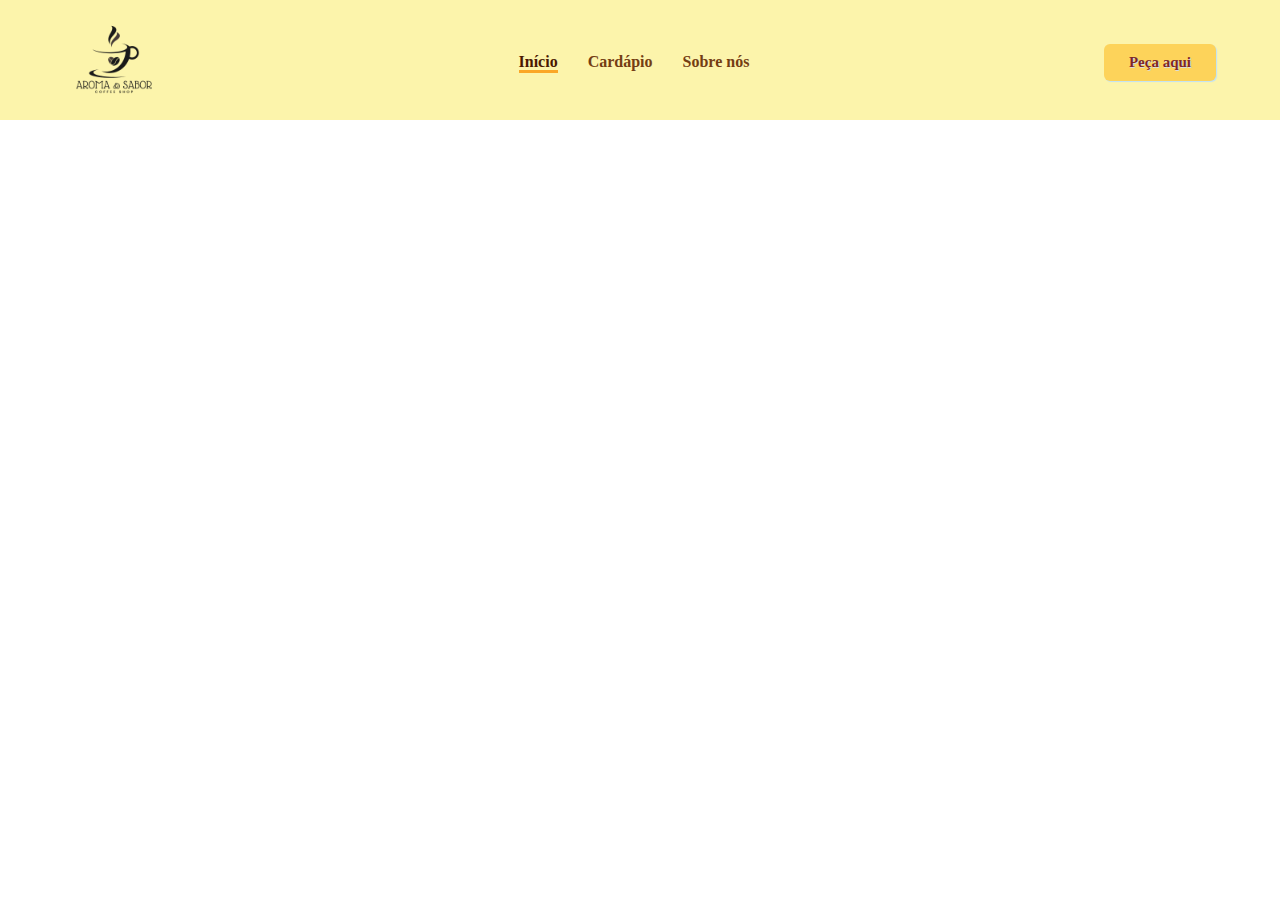
==== AromaESabor/src/html/login.html @ 2013eaaa "cadastro" ====
<!DOCTYPE html>
<html lang="pt-br">
<head>
<meta charset="UTF-8">
<meta name="viewport" content="width=device-width, initial-scale=1.0">
<link rel="stylesheet" href="../css/index.css">
<title>Login</title>
</head>
<body>
	<header>
		<iframe src="./menu.html" width="100%" height="150px"
			style="border: none;"></iframe>
	</header>

	<main>
		
	</main>
</body>
</html>
---- AromaESabor/src/css/index.css ----
*{
	padding:0;
	margin:0;
}

@media (max-width: 768px){
	object{
		height: 320px;
	}
}

#home{
    display: flex;
    min-height: calc(100vh - 91px);    
    position: relative;
}

#cta{
    width: 50%;
    display: flex;
    flex-direction: column;
    gap: 28px;
    margin-top: 5%;
}

#cta .title{
    font-size: 4rem;
    color: #521300;
}

#cta .title span{
    color: #fca61d;
}

#cta .description{
    font-size: 1.2rem;
}

#cta_buttons{
    display: flex;
    gap: 24px;
}

#cta_buttons a{
    text-decoration: none;
    color: #521300;
}

#phone_button{
    display: flex;
    gap: 8px;
    align-items: center;
    background-color: #ffffff;
    padding: 8px 14px;
    font-weight: 500;
    box-shadow: 0px 0px 12px 4px rgba(0, 0, 0, 0.1);
    border-radius: 12px;
}

#phone_button button{
    box-shadow: none;
}


#banner{
    display:flex;
    align-items: start;
    justify-content: end;
    width: 70%;
    z-index: 2;
}

#banner img{
    height: 60%;
    width: fit-content;

}

.shape {
    background-color: #fee996;
    width: 50%;
    height: 60%;
    position: absolute;
    border-radius: 40% 30% 0% 20%;
    top: 0;
    right: 0;
    z-index: 1;
}

@import url('https://fonts.googleapis.com/css2?family=Playfair+Display:ital,wght@0,400..900;1,400..900&family=Poppins:ital,wght@0,100;0,200;0,300;0,400;0,500;0,600;0,700;0,800;0,900;1,100;1,200;1,300;1,400;1,500;1,600;1,700;1,800;1,900&display=swap');

*{
    font-family: "Playfair Display", serif;
    margin: 0;
    padding: 0;
    box-sizing: border-box;
}

body{
    background-color: #ffffff;
}

section{
    padding: 28px 8%;
}

.btn-default {
    border: none;
    display: flex;
    align-items: center;
    justify-content: center;
    background-color: #fdd35a;
    border-radius: 12px;
    padding: 10px 14px;
    font-weight: 600;
    box-shadow: 0px 0px 10px 2px rgba(0, 0, 0, 0.1);
    cursor: pointer;
    transition: background-color .3s ease;
}

.btn-default:hover{
    background-color: #fdbd3e;
}

#mobile_btn{
    display: none;
}

#mobile_menu{
    display: none;
}

@media screen and (max-width:1170px){
    #nav_list,
    #navbar .btn-default{
        display: none;
    }
    #mobile_btn{
        display: block;
        border: none;
        background-color: transparent;
        font-size: 1.5rem;
        cursor: pointer;
    }
}

.social-media-buttons{
    display: flex;
    gap: 18px;
}

.social-media-buttons a{
    display: flex;
    align-items: center;
    justify-content: center;
    width: 45px;
    height: 40px;
    background-color: #ffffff;
    font-size: 1.25rem;
    border-radius: 10px;
    text-decoration: none;
    color: #521300;
    box-shadow: 0px 0px 12px 4px rgba(0, 0, 0, 0.1);
    transition: box-shadow .3s ease;
}

.social-media-buttons a:hover{
    box-shadow: 0px 0px 12px 10px rgba(0, 0, 0, 0.1);
}

.section-title{
    color: #fba726;
    font-size: 1.563rem;
}

.section-subtitle{
    font-size: 2.1875rem;
}
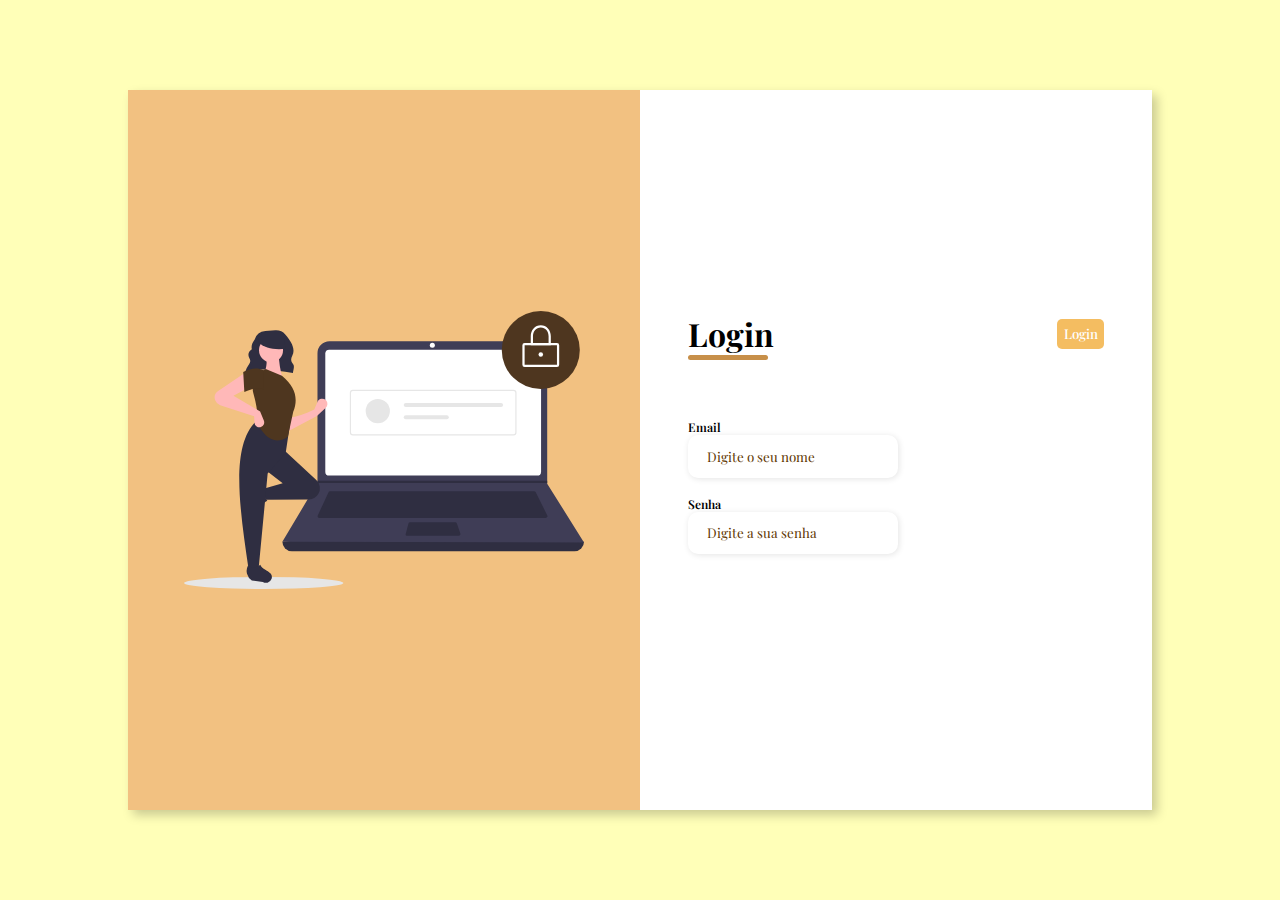
==== commit 27604201: "alterações" ====
--- a/AromaESabor/src/html/login.html
+++ b/AromaESabor/src/html/login.html
@@ -1,19 +1,40 @@
 <!DOCTYPE html>
 <html lang="pt-br">
 <head>
-<meta charset="UTF-8">
-<meta name="viewport" content="width=device-width, initial-scale=1.0">
-<link rel="stylesheet" href="../css/index.css">
-<title>Login</title>
+    <meta charset="UTF-8">
+    <meta name="viewport" content="width=device-width, initial-scale=1.0">
+    <link rel="stylesheet" href="../css/login.css">
+    <script defer src="../js/login.js"></script>
+    <title>Login</title>
 </head>
 <body>
-	<header>
-		<iframe src="./menu.html" width="100%" height="150px"
-			style="border: none;"></iframe>
-	</header>
+    <div class="container">
+    <div class="form-image">
+        <img src="../img/undraw_secure-login_m11a (1).svg" alt="">
+    </div>
+    <div class="form">
+        <form id ="loginForm">
+            <div class="form-header">
+                <div class="title">
+                    <h1>Login</h1>
+                </div>
+                <div class="cad-button">
+                    <button><a href="#">Login</a></button>
+                </div>
+            </div>
 
-	<main>
-		
-	</main>
+            <div class="input-group">
+                <div class="input-box">
+                    <label for="name-produto">Email</label>
+                    <input id="email" type="email" name="email" placeholder="Digite o seu nome" required>
+                </div>
+
+                <div class="input-box">
+                    <label for="preco">Senha</label>
+                    <input type="password" id="password" name="password" placeholder="Digite a sua senha" required>                    
+                </div>
+            </div>
+        </form> 
+</div>
 </body>
 </html>--- a/AromaESabor/src/css/login.css
+++ b/AromaESabor/src/css/login.css
@@ -0,0 +1,144 @@
+@import url('https://fonts.googleapis.com/css2?family=Playfair+Display:ital,wght@0,400..900;1,400..900&family=Poppins:ital,wght@0,100;0,200;0,300;0,400;0,500;0,600;0,700;0,800;0,900;1,100;1,200;1,300;1,400;1,500;1,600;1,700;1,800;1,900&display=swap');
+
+*{
+    padding: 0;
+    margin: 0;
+    box-sizing: border-box;
+    font-family: "Playfair Display", serif;
+}
+
+body{
+    width: 100%;
+    height: 100vh;
+    display: flex;
+    justify-content: center;
+    align-items: center;
+    background: #ffffb8;
+}
+
+.container{
+    width: 80%;
+    height: 80vh;
+    display: flex;
+    box-shadow: 5px 5px 10px rgba(0, 0, 0, .212);
+}
+
+.form-image{
+    width: 50%;
+    display: flex;
+    justify-content: center;
+    align-items: center;
+    background-color: #f2c181;
+}
+
+.form-image img{
+    width: 25rem;
+}
+
+.form{
+    width: 50%;
+    display: flex;
+    justify-content: center;
+    align-items: center;
+    flex-direction: column;
+    background-color: #fff;
+    padding: 3rem;
+}
+
+.form-header{
+    margin-bottom: 3rem;
+    display: flex;
+    justify-content: space-between;
+}
+
+.cad-button{
+    display: flex;
+    align-items: center;
+}
+
+.cad-button button{
+    border: none;
+    background-color: #f4bd61;
+    padding: 0.4rem;
+    border-radius: 5px;
+    cursor: pointer;
+}
+
+.cad-button button:hover{
+    background-color: #f0ab50;
+}
+
+.cad-button button a{
+    text-decoration: none;
+    font-weight: 500;
+    color: #fff;
+}
+
+.form-header h1::after{
+    content: '';
+    display: block;
+    width: 5rem;
+    height: 0.3rem;
+    background-color: #c78f49;
+    margin: 0 auto;
+    position: absolute;
+    border-radius: 10px;
+}
+
+.input-group{
+    display: flex;
+    flex-wrap: wrap;
+    justify-content: space-between;
+    padding: 1rem 0;
+}
+
+.input-box{
+    display: flex;
+    flex-direction: column;
+    margin-bottom: 1.1rem;
+}
+
+.input-box input{
+    margin: 0.6 rem 0;
+    padding: 0.8rem 1.2rem;
+    border: none;
+    border-radius: 10px;
+    box-shadow: 1px 1px 6px #0000001c;
+}
+
+.input-box input:focus-visible{
+    outline: 1px solid #f0ab50;
+}
+
+.input-box label,
+.categoria h6{
+    font-size: 0.75rem;
+    font-weight: 600;
+    color: black;
+}
+
+.input-box input::placeholder{
+    color: #603600;
+}
+
+.categoria-group{
+    display: flex;
+    justify-content: space-between;
+    margin-top: 0.62rem;
+    padding:0 0.5rem;
+}
+
+.categoria-input{
+    display: flex;
+    align-items:center;
+}
+
+.categoria-input input{
+    margin-right:0.35rem;
+}
+
+.categoria-input label{
+    font-size: 0.81rem;
+    font-weight: 600;
+    color: black;
+}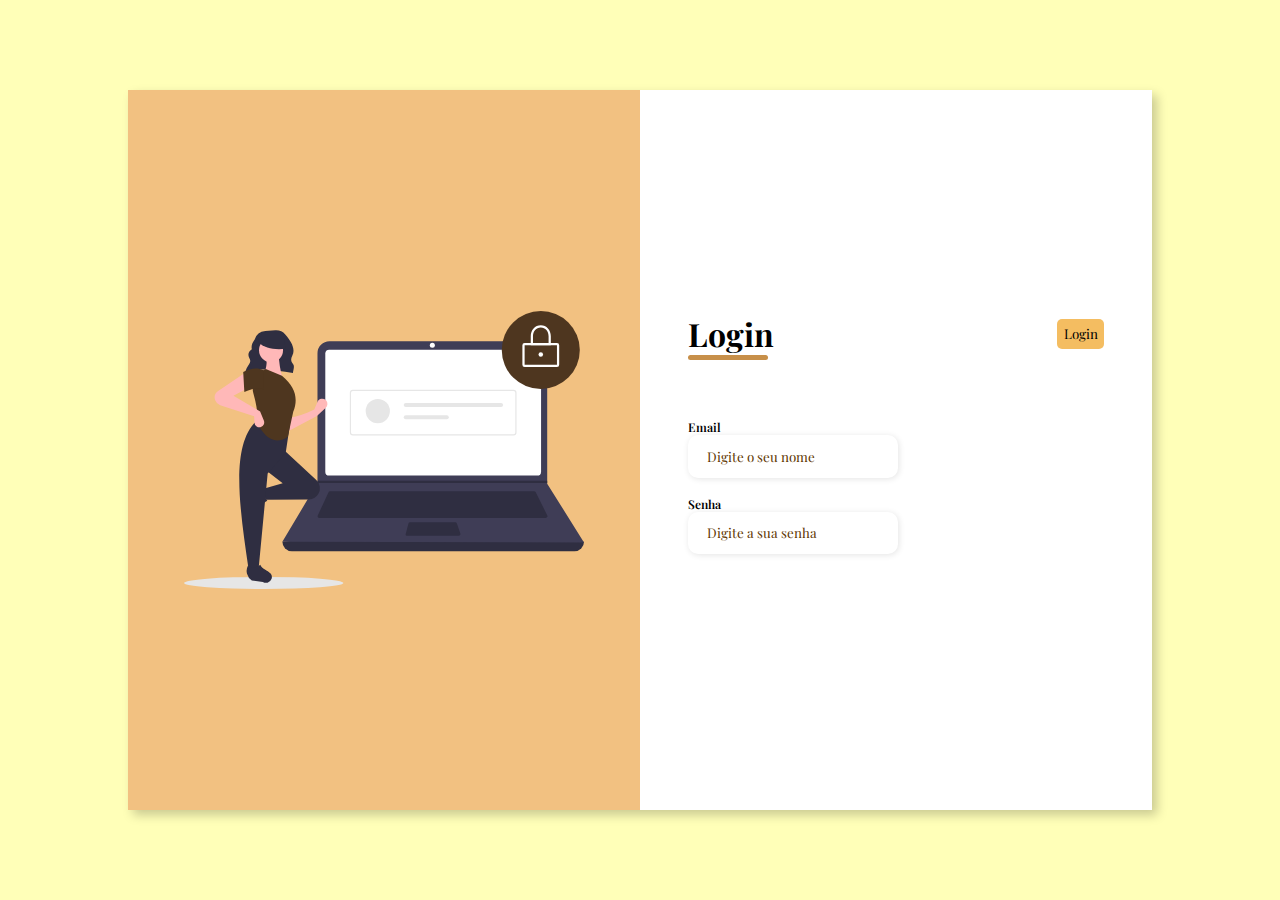
==== commit 3b4c9ee2: "fix: login" ====
--- a/AromaESabor/src/html/login.html
+++ b/AromaESabor/src/html/login.html
@@ -19,7 +19,7 @@
                     <h1>Login</h1>
                 </div>
                 <div class="cad-button">
-                    <button><a href="#">Login</a></button>
+                    <button>Login</button>
                 </div>
             </div>
 
